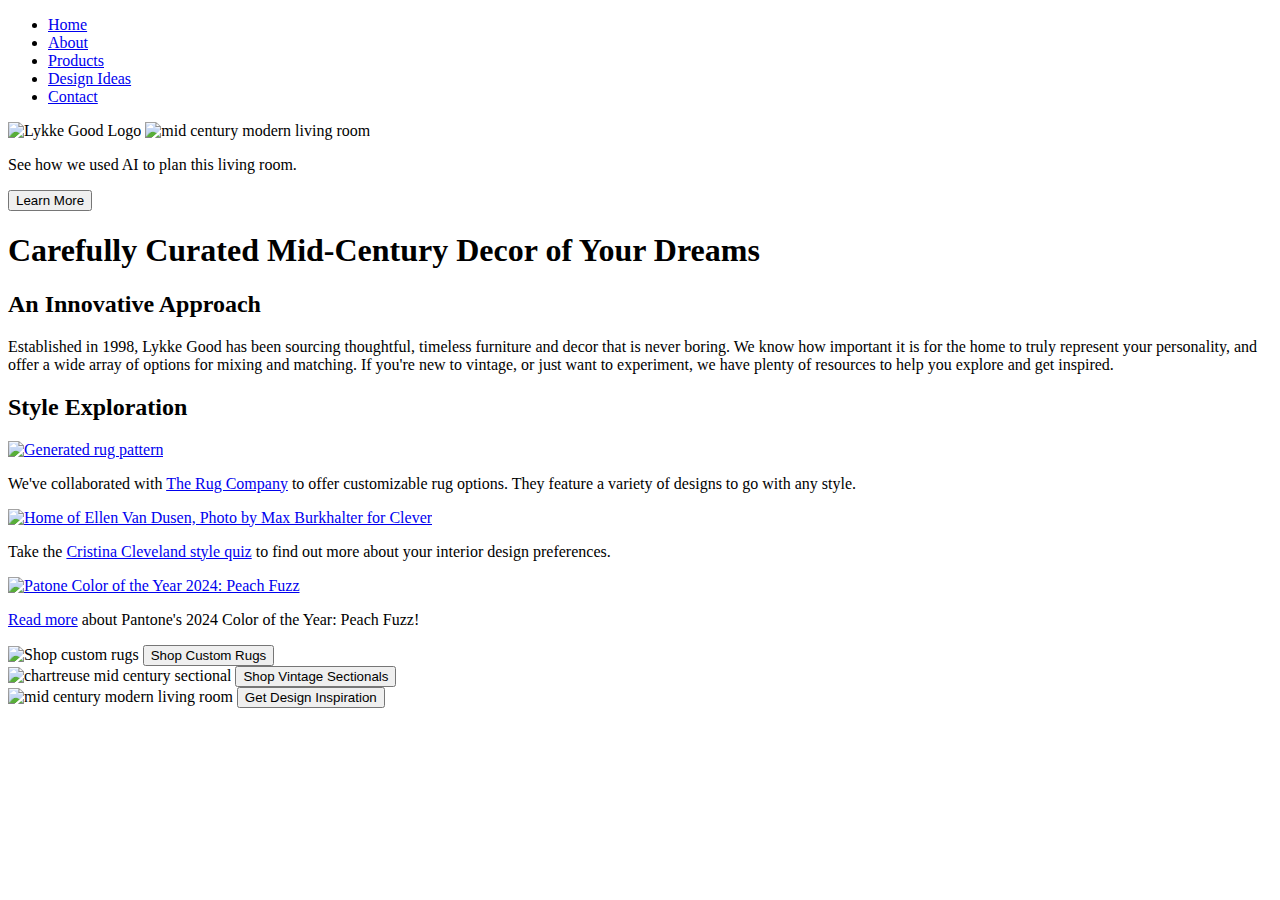
==== index.html @ e212da37 "Add files via upload" ====
<!DOCTYPE html>
<html lang="en">
<head>
    <meta charset="UTF-8">
    <meta name="viewport" content="width=device-width, initial-scale=1.0">
    <link rel="stylesheet" href="stylesheet.css">
    <link rel="preconnect" href="https://fonts.googleapis.com">
<link rel="preconnect" href="https://fonts.gstatic.com" crossorigin>
<link href="https://fonts.googleapis.com/css2?family=Pathway+Gothic+One&family=Quicksand:wght@300..700&family=Roboto+Mono:ital,wght@0,100..700;1,100..700&family=Rubik:ital,wght@0,300..900;1,300..900&display=swap" rel="stylesheet">
    <title>Lykke Good</title>
</head>
<body>
    <nav>
        <ul>
        <li><a href="index.html">Home</a></li>
        <li><a href="about.html">About</a></li>
        <li><a href="catalog.html">Products</a></li>
        <li><a href="blog.html">Design Ideas</a></li>
        <li><a href="contact.html">Contact</a></li>
     </ul>
    </nav>
</body>
    <header>
        <img class="logo" src="photos/Untitled (1).png" alt="Lykke Good Logo" height="200" width="200">
        <img class="banner" src="photos/Untitled (2).png" alt="mid century modern living room" height="400" width="75%">
        <article>
        <p class="bannerDesc">See how we used AI to plan this living room.</p>
        <button class="bannerButton">Learn More</button>
        </article>
    </header>
    <main>
        <h1>Carefully Curated Mid-Century Decor of Your Dreams</h1>
        <div class="about">
            <h2>An Innovative Approach</h2>
            <p>Established in 1998, Lykke Good has been sourcing thoughtful, timeless furniture and decor that is never boring. We know how important it is for the home to truly represent your personality, and offer a wide array of options for mixing and matching. If you're new to vintage, or just want to experiment, we have plenty of resources to help you explore and get inspired.</p>
        </div>
        <h2>Style Exploration</h2>
        <section class="posts">
        <div class="rugDesigner">
            <a href="https://us.therugcompany.com/build-your-own/"><img class="rug" src="photos/TRC_Custom-Climbing Leopard (2).jpg" alt="Generated rug pattern" height="200" width="350"></a>
            <p class="postDescription">We've collaborated with <a href="https://us.therugcompany.com/build-your-own/">The Rug Company</a> to offer customizable rug options. They feature a variety of designs to go with any style.</p>
        </div>
        <div class="vintageQuiz">
            <a href="https://www.cristinacleveland.com/interior-style-quiz"><img class="interiorStyle" src="photos/interiorStyle.webp" alt="Home of Ellen Van Dusen, Photo by Max Burkhalter for Clever" height="200" width="350"></a>
            <p class="postDescription">Take the <a href="https://www.cristinacleveland.com/interior-style-quiz">Cristina Cleveland style quiz</a> to find out more about your interior design preferences.</p>
        </div>
        <div class="pantoneInspo">
            <a href="https://www.pantone.com/color-of-the-year/2024"><img class="pantone" src="photos/pantone1.webp" alt="Patone Color of the Year 2024: Peach Fuzz" height="200" width="350"></a>
            <p class="postDescription"><a href="https://www.pantone.com/color-of-the-year/2024">Read more</a> about Pantone's 2024 Color of the Year: Peach Fuzz!</p>
        </div>
        </section>
        <section class="shop">
            <div class="customRugs">
                <img src="photos/ryaRug2.jpeg" alt="Shop custom rugs">
                <button onclick="" href="products.html">Shop Custom Rugs</button>
            </div>
            <div class="sectionals">
                <img src="photos/sectional.jpeg" alt="chartreuse mid century sectional">
                <button onclick="" href="products.html">Shop Vintage Sectionals</button>
            </div>
            <div class="designInspo">
                <img src="photos/designInspo3.jpeg" alt="mid century modern living room">
                <button onclick="" href="blog.html">Get Design Inspiration</button>
            </div>
        </section>
    </main>
    <footer>

    </footer>
</html>
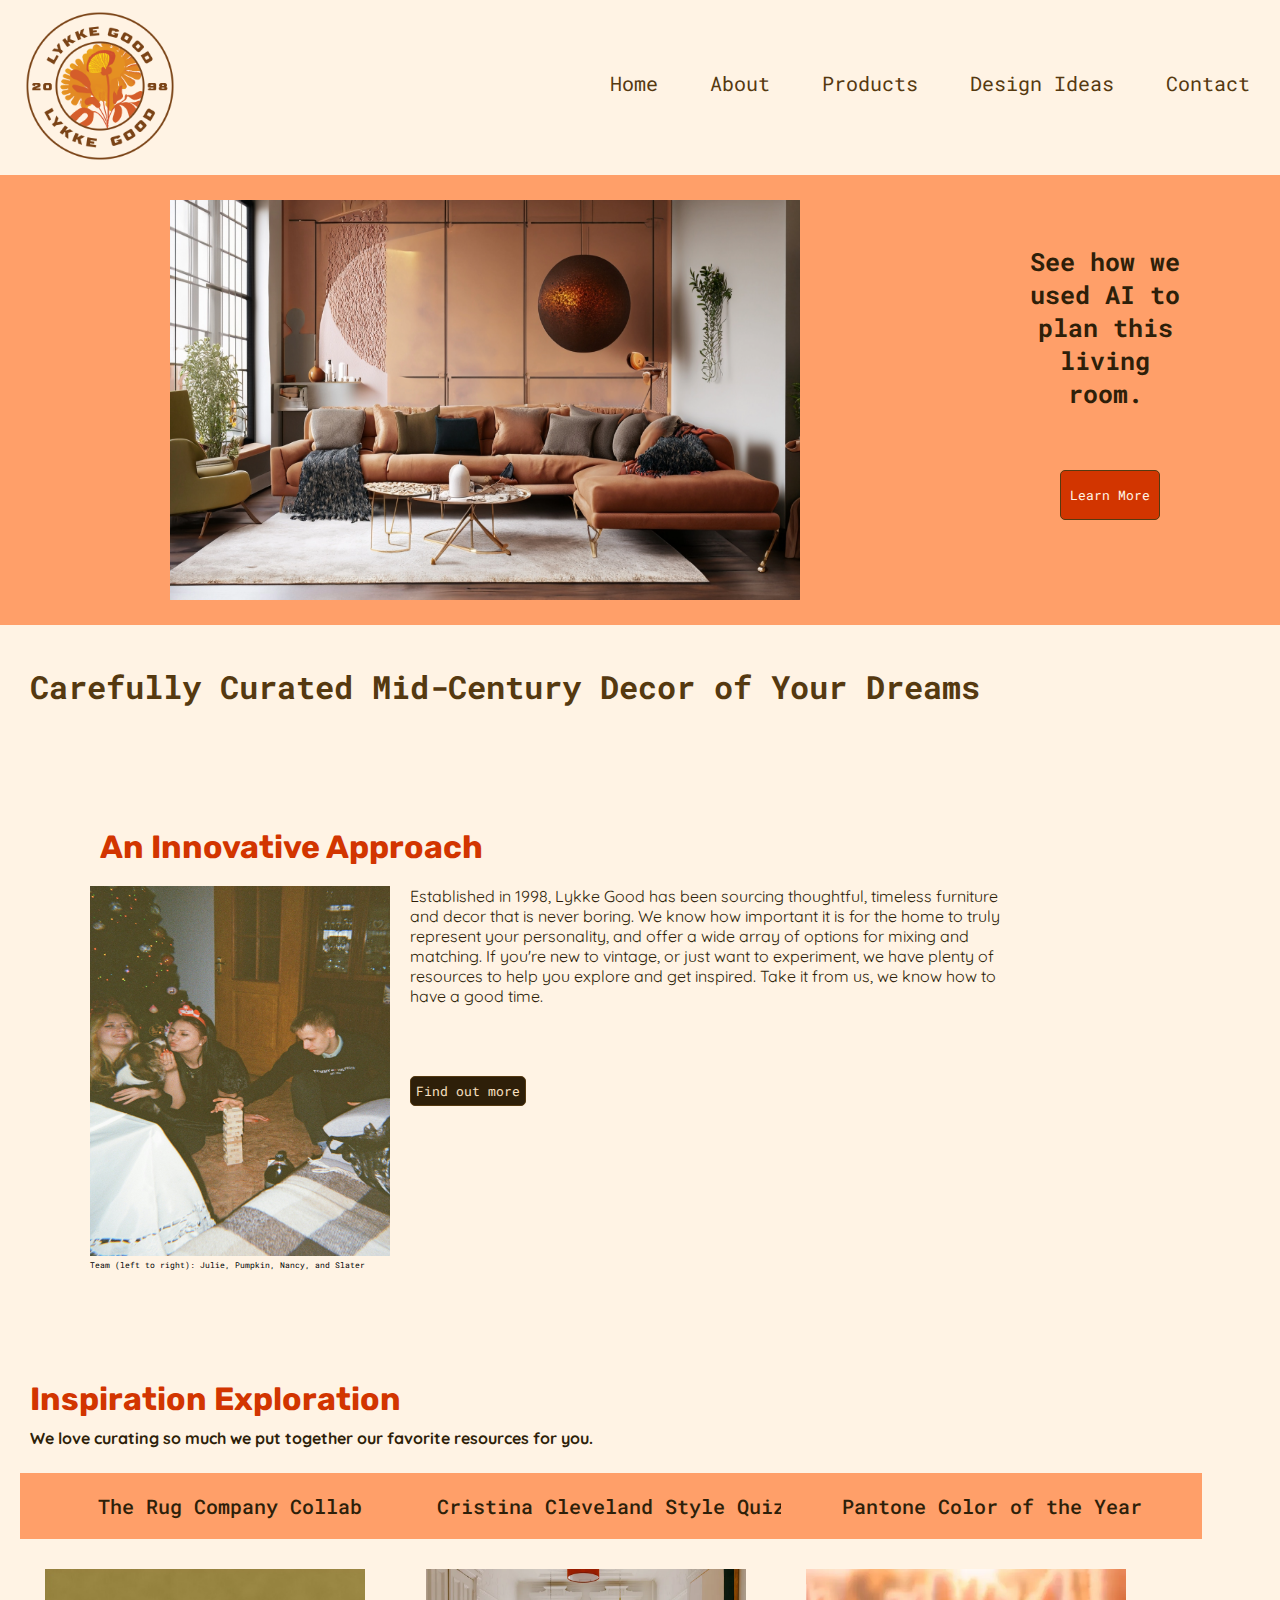
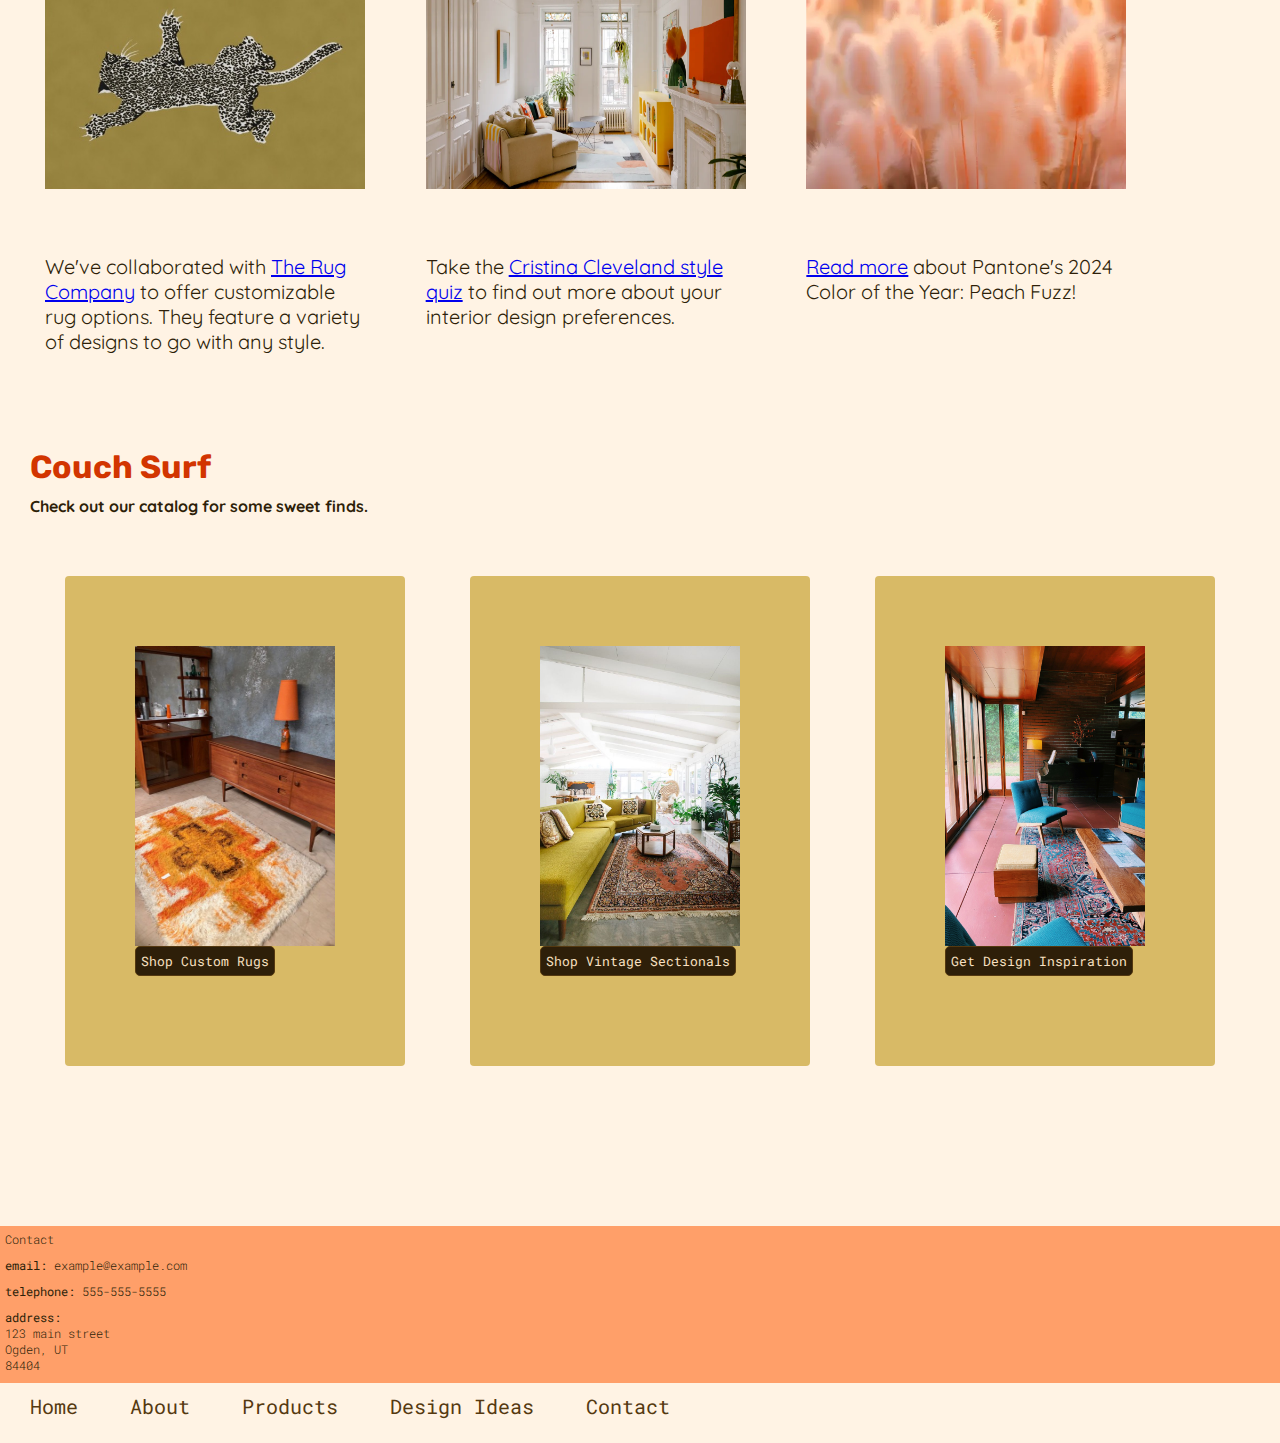
==== commit 73938303: "Add files via upload" ====
--- a/index.html
+++ b/index.html
@@ -10,61 +10,87 @@
     <title>Lykke Good</title>
 </head>
 <body>
+    <header>
+        <div class="logo">
+            <img class="logo" src="photos/Untitled (1).png" alt="Lykke Good Logo" height="150" width="150">
+        </div>
     <nav>
-        <ul>
-        <li><a href="index.html">Home</a></li>
-        <li><a href="about.html">About</a></li>
-        <li><a href="catalog.html">Products</a></li>
-        <li><a href="blog.html">Design Ideas</a></li>
-        <li><a href="contact.html">Contact</a></li>
-     </ul>
+        <a href="index.html">Home</a>
+        <a href="about.html">About</a>
+        <a href="catalog.html">Products</a>
+        <a href="blog.html">Design Ideas</a>
+        <a href="contact.html">Contact</a>
     </nav>
-</body>
-    <header>
-        <img class="logo" src="photos/Untitled (1).png" alt="Lykke Good Logo" height="200" width="200">
-        <img class="banner" src="photos/Untitled (2).png" alt="mid century modern living room" height="400" width="75%">
-        <article>
-        <p class="bannerDesc">See how we used AI to plan this living room.</p>
-        <button class="bannerButton">Learn More</button>
+</header>
+    <div class="banner">
+        <img class="bannerImg" src="photos/Untitled (2).png" alt="mid century modern living room" height="400" width="75%">
+        <article class="bannerDesc">
+        <p>See how we used AI to plan this living room.</p>
+        <a href="blogPost1.html"><button class="bannerButton">Learn More</button></a>
         </article>
-    </header>
+    </div>
     <main>
         <h1>Carefully Curated Mid-Century Decor of Your Dreams</h1>
         <div class="about">
             <h2>An Innovative Approach</h2>
-            <p>Established in 1998, Lykke Good has been sourcing thoughtful, timeless furniture and decor that is never boring. We know how important it is for the home to truly represent your personality, and offer a wide array of options for mixing and matching. If you're new to vintage, or just want to experiment, we have plenty of resources to help you explore and get inspired.</p>
+            <figure>
+                <img class="portrait" src="photos/friends.jpg" alt="friends playing games in the living room" height="370" width="300">
+                <figcaption>Team (left to right): Julie, Pumpkin, Nancy, and Slater</figcaption>
+            </figure>
+            <p>Established in 1998, Lykke Good has been sourcing thoughtful, timeless furniture and decor that is never boring. We know how important it is for the home to truly represent your personality, and offer a wide array of options for mixing and matching. If you're new to vintage, or just want to experiment, we have plenty of resources to help you explore and get inspired. Take it from us, we know how to have a good time.</p>
+            <a href="about.html"><button id="aboutBtn">Find out more</button></a>
         </div>
-        <h2>Style Exploration</h2>
+        <h2>Inspiration Exploration</h2>
+        <h4>We love curating so much we put together our favorite resources for you.</h4>
         <section class="posts">
         <div class="rugDesigner">
+            <h3>The Rug Company Collab</h3>
             <a href="https://us.therugcompany.com/build-your-own/"><img class="rug" src="photos/TRC_Custom-Climbing Leopard (2).jpg" alt="Generated rug pattern" height="200" width="350"></a>
-            <p class="postDescription">We've collaborated with <a href="https://us.therugcompany.com/build-your-own/">The Rug Company</a> to offer customizable rug options. They feature a variety of designs to go with any style.</p>
+            <p class="postDesc">We've collaborated with <a href="https://us.therugcompany.com/build-your-own/">The Rug Company</a> to offer customizable rug options. They feature a variety of designs to go with any style.</p>
         </div>
         <div class="vintageQuiz">
+            <h3>Cristina Cleveland Style Quiz</h3>
             <a href="https://www.cristinacleveland.com/interior-style-quiz"><img class="interiorStyle" src="photos/interiorStyle.webp" alt="Home of Ellen Van Dusen, Photo by Max Burkhalter for Clever" height="200" width="350"></a>
-            <p class="postDescription">Take the <a href="https://www.cristinacleveland.com/interior-style-quiz">Cristina Cleveland style quiz</a> to find out more about your interior design preferences.</p>
+            <p class="postDesc">Take the <a href="https://www.cristinacleveland.com/interior-style-quiz">Cristina Cleveland style quiz</a> to find out more about your interior design preferences.</p>
         </div>
         <div class="pantoneInspo">
+            <h3>Pantone Color of the Year</h3>
             <a href="https://www.pantone.com/color-of-the-year/2024"><img class="pantone" src="photos/pantone1.webp" alt="Patone Color of the Year 2024: Peach Fuzz" height="200" width="350"></a>
-            <p class="postDescription"><a href="https://www.pantone.com/color-of-the-year/2024">Read more</a> about Pantone's 2024 Color of the Year: Peach Fuzz!</p>
+            <p class="postDesc"><a href="https://www.pantone.com/color-of-the-year/2024">Read more</a> about Pantone's 2024 Color of the Year: Peach Fuzz!</p>
         </div>
         </section>
+        <h2>Couch Surf</h2>
+        <h4>Check out our catalog for some sweet finds.</h4>
         <section class="shop">
             <div class="customRugs">
                 <img src="photos/ryaRug2.jpeg" alt="Shop custom rugs">
-                <button onclick="" href="products.html">Shop Custom Rugs</button>
+                <a href="catalog.html"><button>Shop Custom Rugs</button></a>
             </div>
             <div class="sectionals">
                 <img src="photos/sectional.jpeg" alt="chartreuse mid century sectional">
-                <button onclick="" href="products.html">Shop Vintage Sectionals</button>
+                <a href="catalog.html"><button>Shop Vintage Sectionals</button></a>
             </div>
             <div class="designInspo">
-                <img src="photos/designInspo3.jpeg" alt="mid century modern living room">
-                <button onclick="" href="blog.html">Get Design Inspiration</button>
+                <img src="photos/mcmLiving.jpg" alt="mid century modern living room">
+                <a href="blog.html"><button>Get Design Inspiration</button></a>
             </div>
         </section>
     </main>
     <footer>
-
+    <p>Contact</p>
+    <p><strong>email:</strong> example@example.com</p>
+    <p><strong>telephone:</strong> <tel>555-555-5555</tel></p>
+    <p><strong>address:</strong><br>123 main street<br>
+        Ogden, UT<br>
+        84404
+    </p>
+    <nav class="footerNav">
+        <a href="index.html">Home</a>
+        <a href="about.html">About</a>
+        <a href="catalog.html">Products</a>
+        <a href="blog.html">Design Ideas</a>
+        <a href="contact.html">Contact</a>
+    </nav>
     </footer>
+</body>
 </html>--- a/stylesheet.css
+++ b/stylesheet.css
@@ -0,0 +1,245 @@
+* {
+  margin: 0;
+  padding: 0;
+}
+
+body {
+  background-color: #fff3e4;
+}
+
+header {
+  height: 175px;
+  width: 100%;
+  display: flex;
+  align-items: center;
+  justify-content: space-between;
+}
+
+.logo img {
+  height: 180px;
+  width: 180px;
+  margin-left: 10px;
+}
+
+nav {
+  background-color: #fff3e4;
+  height: 2em;
+  padding: 10px;
+  margin-top: 5px;
+  font-size: 1.25em;
+  font-family: "Roboto Mono", monospace;
+}
+
+nav a {
+  box-sizing: border-box;
+  text-align: center;
+  padding: 20px;
+  text-decoration: none;
+  color: #553910;
+}
+
+nav a:hover {
+  background-color: rgba(
+    204,
+    204,
+    204,
+    0.534
+  ); /* Add a hover effect if desired */
+}
+
+nav a:hover {
+  color: #8e611c;
+}
+
+.banner {
+  box-sizing: border-box;
+  padding-left: 20px;
+  height: 450px;
+  width: 100%;
+  background-color: #ff9f69;
+  display: flex;
+}
+
+.bannerImg {
+  height: 400px;
+  width: 50%;
+  padding: 25px 150px;
+  align-items: center;
+}
+
+.bannerDesc,
+.bannerDesc p {
+  font-family: "Roboto Mono", monospace;
+  font-weight: 700;
+  font-size: 1.25em;
+  text-align: center;
+  margin: 20px 30px 30px 20px;
+  justify-content: center;
+  align-items: center;
+  color: #2e1f09;
+}
+
+.bannerButton {
+  background-color: #d23500;
+  height: 50px;
+  width: 100px;
+  color: #fff3e4;
+}
+
+h1 {
+  font-family: "Roboto Mono", monospace;
+  color: #553910;
+  padding: 30px;
+  margin-top: 10px;
+}
+
+h2 {
+  font-family: "Rubik", sans-serif;
+  color: #d23500;
+  padding-left: 30px;
+  padding-top: 20px;
+  font-size: 2em;
+}
+
+h3 {
+  font-family: "Roboto Mono", monospace;
+  font-size: 1em;
+  text-align: center;
+  color: #2e1f09;
+  font-weight: 500;
+  width: 100%;
+  padding: 20px;
+  margin-left: 5px;
+  background-color: #ff9f69;
+}
+
+h4 {
+  font-family: "Quicksand", sans-serif;
+  padding: 10px 0px 10px 30px;
+  color: #2e1f09;
+}
+
+.about {
+  padding: 70px;
+}
+
+.about::after {
+  content: "";
+  display: table;
+  clear: both;
+}
+
+figure {
+  padding: 20px;
+  float: left;
+}
+
+figcaption {
+  font-family: "Roboto Mono", monospace;
+  font-size: 0.5em;
+}
+
+.about p {
+  padding-top: 20px;
+  width: 80%;
+  padding-bottom: 70px;
+}
+
+.posts {
+  display: flex;
+  padding-top: 40px;
+  text-align: left;
+  font-size: 1.25em;
+  padding: 5px;
+  margin: 10px;
+  height: 550px;
+  width: 90%;
+  box-sizing: border-box;
+}
+
+.rugDesigner,
+.vintageQuiz,
+.pantoneInspo {
+  box-sizing: border-box;
+  color: #2e1f09;
+  box-sizing: content-box;
+  width: 90%;
+  justify-content: space-evenly;
+}
+
+.rug,
+.interiorStyle,
+.pantone {
+  height: 220px;
+  width: 320px;
+  justify-content: space-evenly;
+  align-items: center;
+  padding: 20px;
+  margin: 10px;
+}
+
+p {
+  text-align: left;
+  padding: 30px;
+  font-family: "Quicksand", sans-serif;
+  font-size: 1em;
+  color: #2e1f09;
+}
+
+.shop {
+  display: flex;
+  padding-top: 50px;
+  padding-bottom: 100px;
+  justify-content: space-evenly;
+  height: 300px;
+}
+
+button {
+  font-family: "Roboto Mono", monospace;
+  font-weight: 400;
+  background-color: #2e1f09;
+  color: #f9e0c1;
+  padding: 5px;
+  border: 1px solid #553910;
+  border-radius: 5px;
+  align-self: center;
+  margin-top: auto;
+}
+
+button:hover {
+  cursor: pointer;
+  background-color: #2e1f099f;
+}
+
+.customRugs,
+.sectionals,
+.designInspo {
+  height: 350px;
+  width: 200px;
+  background-color: #d8ba66;
+  display: inline-flex;
+  flex-direction: column;
+  padding: 70px;
+  border-radius: 4px;
+}
+
+.customRugs img,
+.sectionals img,
+.designInspo img {
+  height: 300px;
+  width: 200px;
+  align-items: center;
+}
+
+footer {
+  background-color: #ff9f69;
+  position: relative;
+  margin-top: 250px;
+}
+
+footer p {
+  font-family: "Roboto Mono", monospace;
+  font-weight: 300;
+  font-size: 0.75em;
+  padding: 5px;
+}
